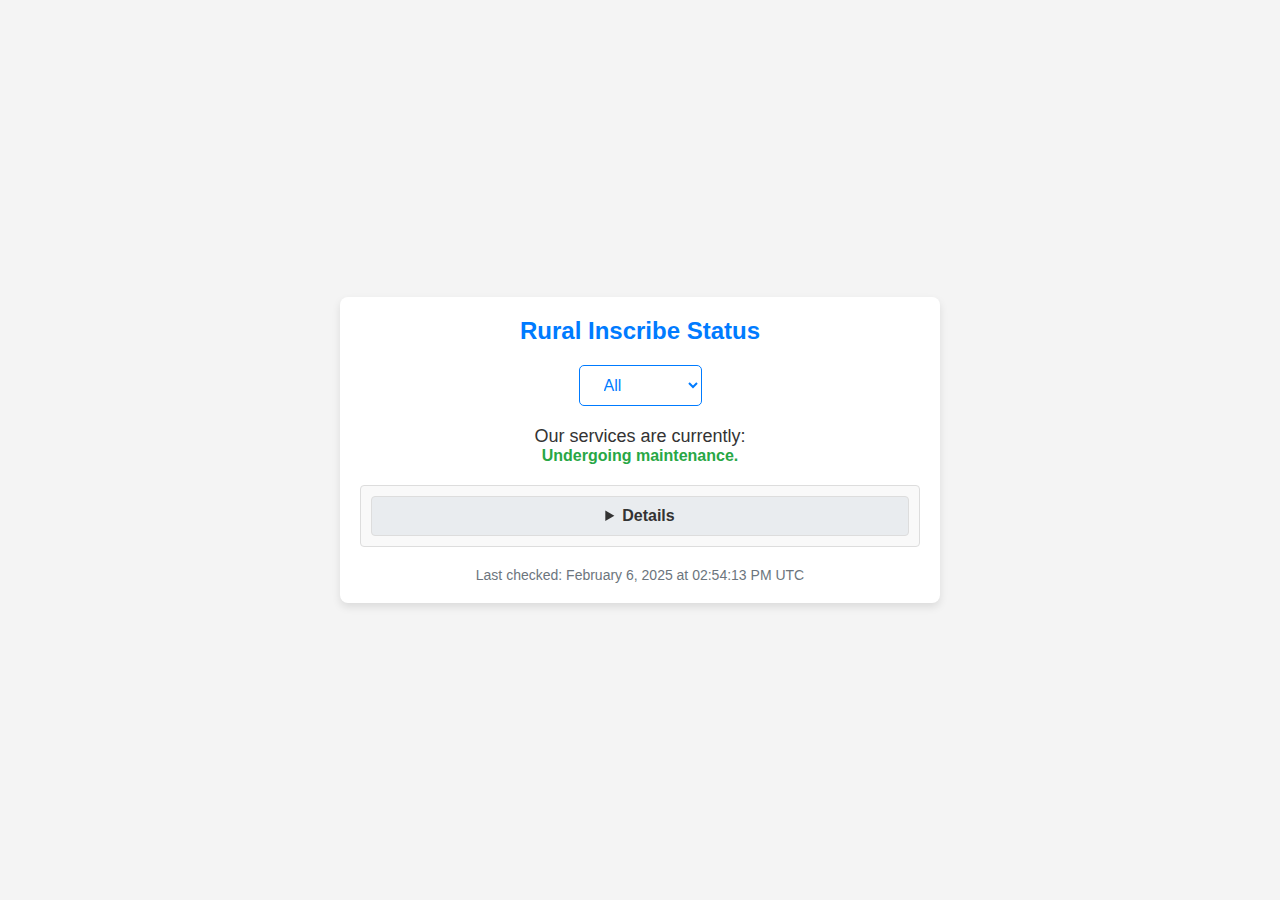
==== index.html @ a54489c2 "Update index.html" ====
<!DOCTYPE html>
<html lang="en">

<head>
    <meta charset="UTF-8">
    <meta property="og:site_name" content="Rural Inscribe Status">
    <meta name="viewport" content="width=device-width, initial-scale=1.0">
    <title>Rural Inscribe Status</title>
    <meta name="description" content="Rural Inscribe Status page">
    <meta property="og:url" content="https://status.ruralinscribe.net/">
    <meta property="og:type" content="website">
    <meta property="og:title" content="Rural Inscribe Status">
    <meta property="og:description" content="Rural Inscribe Status page">
    <meta property="og:image" content="https://ruralinscribe.net/hq-ri.net.png">
    <meta name="twitter:card" content="summary_large_image">
    <meta property="twitter:domain" content="status.ruralinscribe.net">
    <meta property="twitter:url" content="https://status.ruralinscribe.net/">
    <meta name="twitter:title" content="Rural Inscribe Status">
    <meta name="twitter:description" content="Rural Inscribe Status page">
    <meta name="twitter:image" content="https://ruralinscribe.net/hq-ri.net.png">
    <!-- Default to light mode -->
    <link id="theme-stylesheet" rel="stylesheet" href="styles.css">
    <script>
        // Detects the user's theme
        if (window.matchMedia && window.matchMedia('(prefers-color-scheme: dark)').matches) {
            document.getElementById('theme-stylesheet').setAttribute('href', 'dark-styles.css');
        }
    </script>
</head>
        <noscript>
        <div class="noscript-message">
            JavaScript is disabled in your browser. Some features may not work as expected.
        </div>
    </noscript>

<body>
    <div class="status-container">
        <h1>Rural Inscribe Status</h1>

        <div class="dropdown-container">
            <select id="service-dropdown" class="dropdown" onchange="updateStatus()">
                <option value="all">All</option>
                <option value="server1">Server 1</option>
                <option value="server2">Server 2</option>
            </select>
        </div>

        <div class="status-message" id="status-message">
            Our services are currently:
            <div class="status-indicator up" id="status-indicator">Undergoing maintenance.</div>
        </div>

        <details id="info-section" style="display:none;">
            <summary>Service Information</summary>
            <div class="details-content" id="info-content">
                <p>Service-specific information will appear here.</p>
            </div>
        </details>

        <details>
            <summary>Details</summary>
            <div class="details-content" id="details-content">
                <p>Everything is working as expected.</p>
            </div>
        </details>

        <div class="footer">
            Last checked: <span id="last-checked" data-time="2025-02-06T09:54:13-05:00" title="2025-02-06T22:50:12-05:00"></span>
        </div>
    </div>

    <script>
        const statusData = {
            all: {
                status: "Undergoing maintenance.",
                statusClass: "maintenance",
                details: "The service is undergoing scheduled or unscheduled maintenance."
            },
            server1: {
                status: "Undergoing maintenance.",
                statusClass: "maintenance",
                details: "The service is undergoing scheduled or unscheduled maintenance.",
                info: "Server 1 hosts Rural Inscribe itself. Rural Inscribe is not distributed."
            },
            server2: {
                status: "Undergoing maintenance.",
                statusClass: "maintenance",
                details: "The service is undergoing scheduled or unscheduled maintenance.",
                info: "Server 2 handles everything else that is not commonly associated with Rural Inscribe, as it is more powerful."
            }
        };

        function updateStatus() {
            const selectedService = document.getElementById("service-dropdown").value;
            const statusMessage = document.getElementById("status-message");
            const statusIndicator = document.getElementById("status-indicator");
            const detailsContent = document.getElementById("details-content");
            const infoSection = document.getElementById("info-section");
            const infoContent = document.getElementById("info-content");

            statusIndicator.textContent = statusData[selectedService].status;
            statusIndicator.className = `status-indicator ${statusData[selectedService].statusClass}`;

            detailsContent.innerHTML = `<p>${statusData[selectedService].details}</p>`;

            if (selectedService === "all") {
                infoSection.style.display = "none";
            } else {
                infoSection.style.display = "block";
                infoContent.innerHTML = `<p>${statusData[selectedService].info}</p>`;
            }
        }

        function formatDate(date) {
            const options = { year: 'numeric', month: 'long', day: 'numeric', hour: '2-digit', minute: '2-digit', second: '2-digit', timeZoneName: 'short' };
            return new Intl.DateTimeFormat('en-US', options).format(date);
        }

        function updateLastChecked() {
            const element = document.getElementById('last-checked');
            const timestamp = element.getAttribute('data-time');
            const date = new Date(timestamp);
            element.textContent = formatDate(date);
        }

        updateLastChecked();
    </script>
</body>

</html>
---- styles.css ----
* {
    margin: 0;
    padding: 0;
    box-sizing: border-box;
}

body {
    font-family: Arial, sans-serif;
    background-color: #f4f4f4;
    color: #333;
    display: flex;
    justify-content: center;
    align-items: center;
    height: 100vh;
}

.noscript-message {
    background-color: #007bff;
    color: #000;
    padding: 10px;
    text-align: left;
    font-weight: bold;
    position: fixed;
    top: 0;
    width: 100%;
    z-index: 1000;
}

.status-container {
    width: 80%;
    max-width: 600px;
    background: #fff;
    border-radius: 8px;
    box-shadow: 0 4px 8px rgba(0, 0, 0, 0.1);
    padding: 20px;
    text-align: center;
}

.status-container h1 {
    font-size: 24px;
    color: #007bff;
    margin-bottom: 20px;
}

.dropdown-container {
    margin: 20px auto;
    text-align: center;
}

.dropdown {
    padding: 10px 20px;
    font-size: 16px;
    border: 1px solid #007bff;
    border-radius: 5px;
    background-color: #fff;
    color: #007bff;
    cursor: pointer;
}

.status-message {
    font-size: 18px;
    margin-bottom: 20px;
}

.status-indicator {
    font-size: 16px;
    color: #28a745;
    font-weight: bold;
}


/* "up" - "The service is fully operational with no known issues" */
.status-indicator.up {
    color: #28a745; /* Green: Operational */
}

/* "half" - "The service is partially operational, or there are minor issues" */
.status-indicator.half {
    color: #ff9633; /* Orange: Degraded Service */
}

/* "down" - "The service is completely non-operational" */
.status-indicator.down {
    color: #dc3545; /* Red: Outage */
}

/* "maintenance" - "The service is undergoing scheduled or unscheduled maintenance" */
.status-indicator.maintenance {
    color: #ffc107; /* Yellow: Maintenance */
}

.footer {
    margin-top: 20px;
    font-size: 14px;
    color: #6c757d;
}

details {
    margin-top: 20px;
    background: #f9f9f9;
    border: 1px solid #ddd;
    border-radius: 4px;
    padding: 10px;
}

summary {
    cursor: pointer;
    font-weight: bold;
    background: #e9ecef;
    border: 1px solid #ddd;
    border-radius: 4px;
    padding: 10px;
}

details[open] summary {
    background: #d6d6d6;
}

.details-content {
    margin-top: 10px;
}
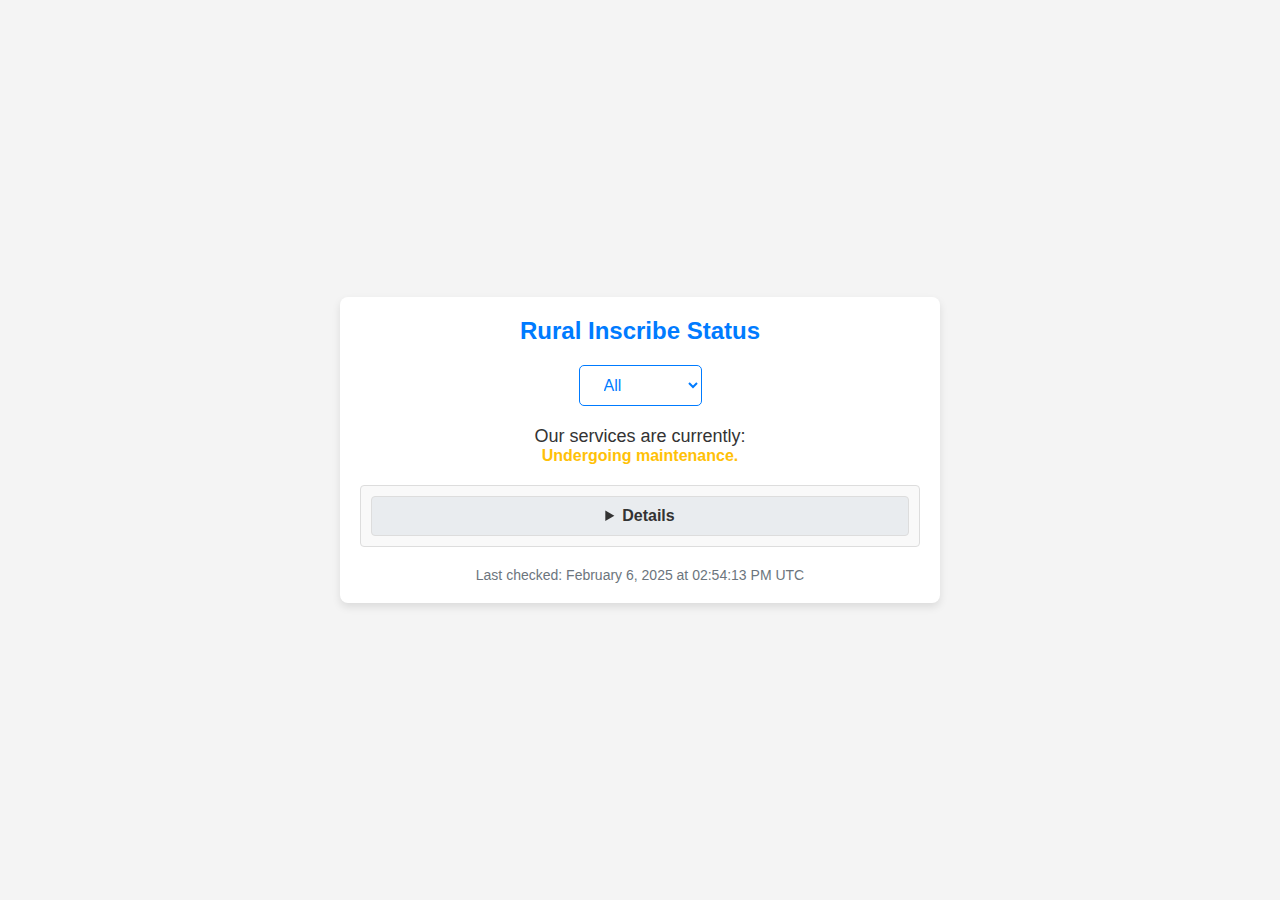
==== commit 0dfd99fd: "Update index.html" ====
--- a/index.html
+++ b/index.html
@@ -47,7 +47,7 @@
 
         <div class="status-message" id="status-message">
             Our services are currently:
-            <div class="status-indicator up" id="status-indicator">Undergoing maintenance.</div>
+            <div class="status-indicator maintenance" id="status-indicator">Undergoing maintenance.</div>
         </div>
 
         <details id="info-section" style="display:none;">
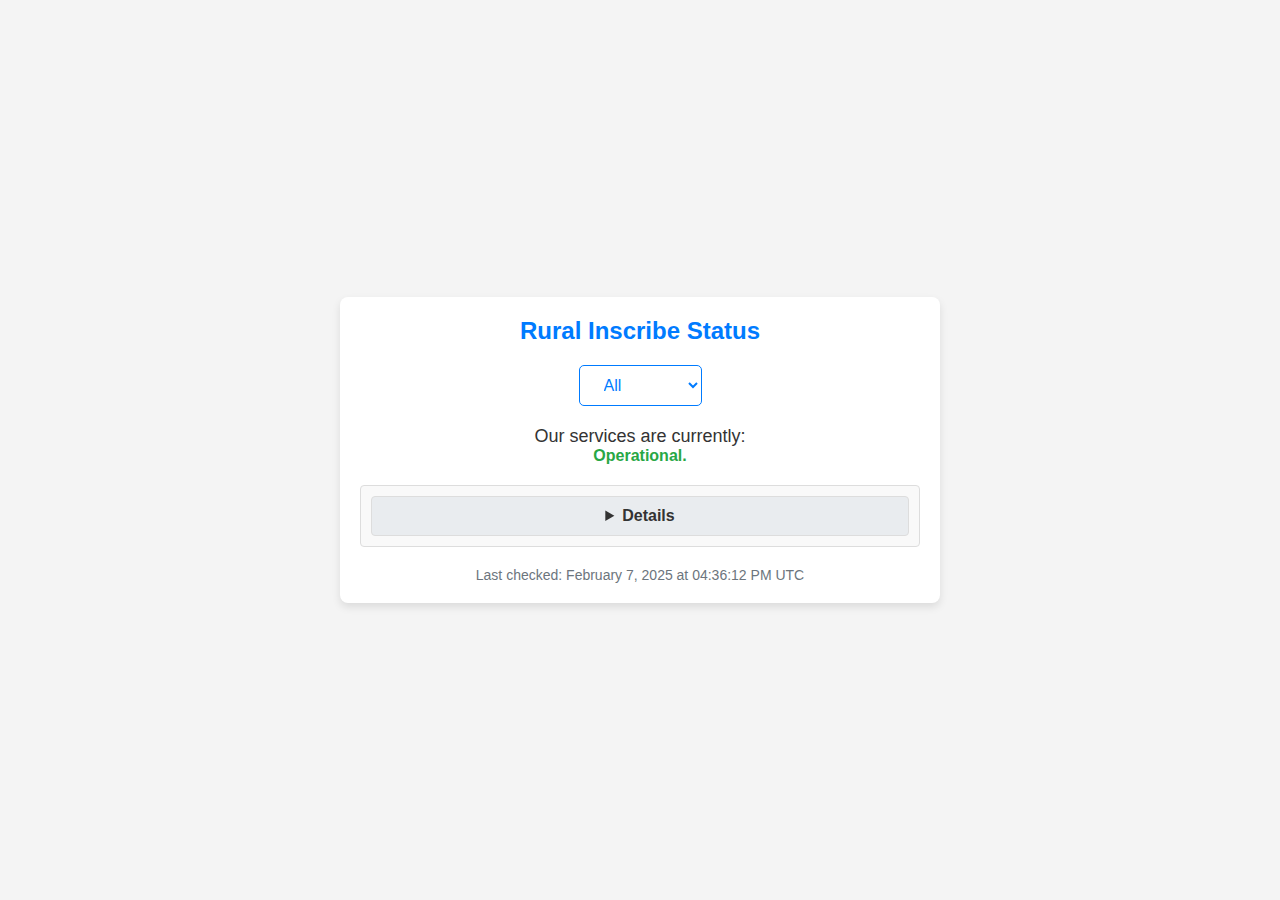
==== commit 6972ae1d: "Update index.html" ====
--- a/index.html
+++ b/index.html
@@ -18,10 +18,8 @@
     <meta name="twitter:title" content="Rural Inscribe Status">
     <meta name="twitter:description" content="Rural Inscribe Status page">
     <meta name="twitter:image" content="https://ruralinscribe.net/hq-ri.net.png">
-    <!-- Default to light mode -->
     <link id="theme-stylesheet" rel="stylesheet" href="styles.css">
     <script>
-        // Detects the user's theme
         if (window.matchMedia && window.matchMedia('(prefers-color-scheme: dark)').matches) {
             document.getElementById('theme-stylesheet').setAttribute('href', 'dark-styles.css');
         }
@@ -47,7 +45,7 @@
 
         <div class="status-message" id="status-message">
             Our services are currently:
-            <div class="status-indicator maintenance" id="status-indicator">Undergoing maintenance.</div>
+            <div class="status-indicator up" id="status-indicator">Operational.</div>
         </div>
 
         <details id="info-section" style="display:none;">
@@ -65,27 +63,27 @@
         </details>
 
         <div class="footer">
-            Last checked: <span id="last-checked" data-time="2025-02-06T09:54:13-05:00" title="2025-02-06T22:50:12-05:00"></span>
+            Last checked: <span id="last-checked" data-time="2025-02-07T11:36:12-05:00" title="2025-02-07T11:36:12-05:00"></span>
         </div>
     </div>
 
     <script>
         const statusData = {
             all: {
-                status: "Undergoing maintenance.",
-                statusClass: "maintenance",
-                details: "The service is undergoing scheduled or unscheduled maintenance."
+                status: "Operational.",
+                statusClass: "up",
+                details: "Everything is working as expected."
             },
             server1: {
-                status: "Undergoing maintenance.",
-                statusClass: "maintenance",
-                details: "The service is undergoing scheduled or unscheduled maintenance.",
+                status: "Operational.",
+                statusClass: "up",
+                details: "Server 1 is working as expected.",
                 info: "Server 1 hosts Rural Inscribe itself. Rural Inscribe is not distributed."
             },
             server2: {
-                status: "Undergoing maintenance.",
-                statusClass: "maintenance",
-                details: "The service is undergoing scheduled or unscheduled maintenance.",
+                status: "Operational.",
+                statusClass: "up",
+                details: "Server 2 is working as expected.",
                 info: "Server 2 handles everything else that is not commonly associated with Rural Inscribe, as it is more powerful."
             }
         };
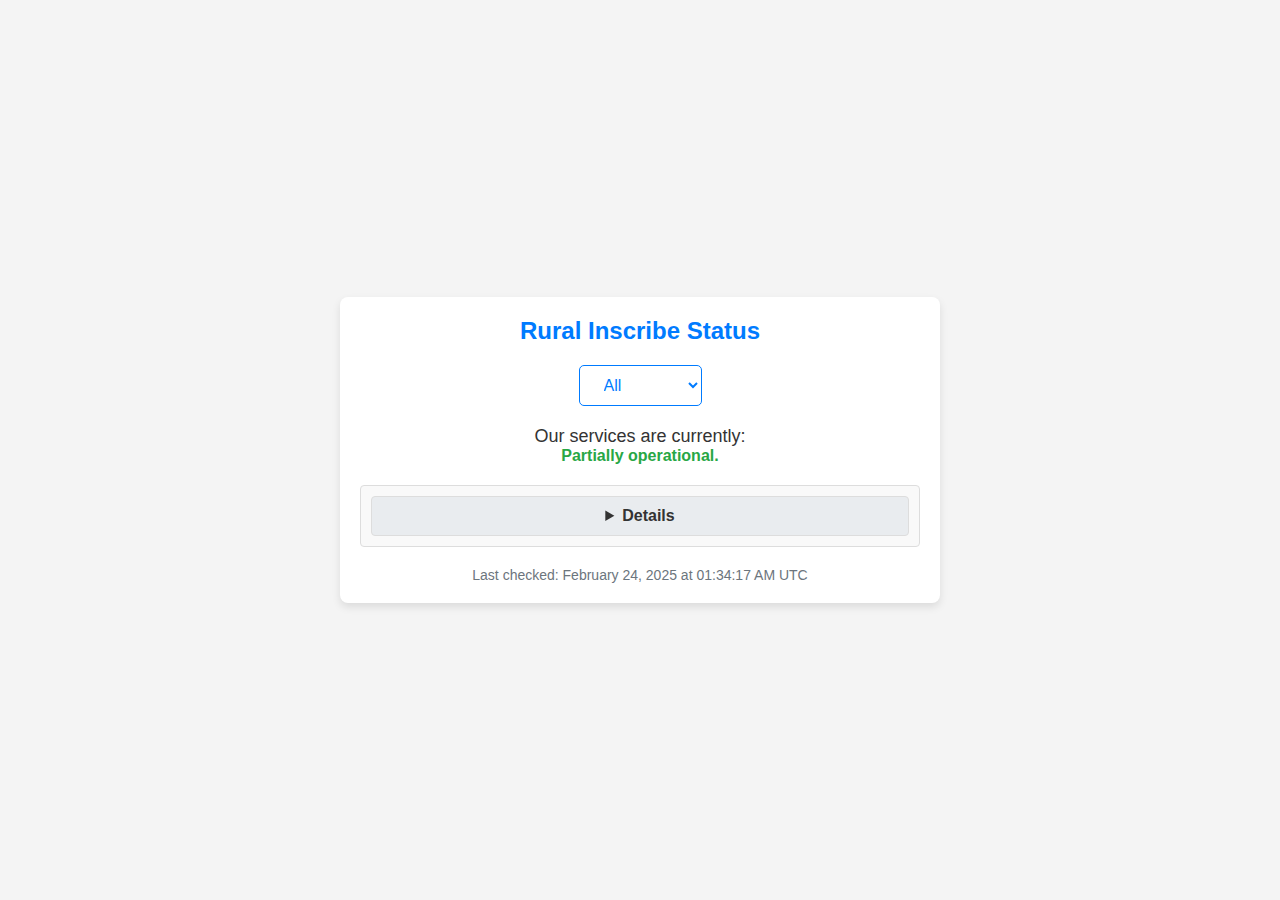
==== commit bf688e1a: "Update index.html" ====
--- a/index.html
+++ b/index.html
@@ -45,7 +45,7 @@
 
         <div class="status-message" id="status-message">
             Our services are currently:
-            <div class="status-indicator up" id="status-indicator">Operational.</div>
+            <div class="status-indicator up" id="status-indicator">Partially operational.</div>
         </div>
 
         <details id="info-section" style="display:none;">
@@ -58,26 +58,26 @@
         <details>
             <summary>Details</summary>
             <div class="details-content" id="details-content">
-                <p>Everything is working as expected.</p>
+                <p>Read server 1.</p>
             </div>
         </details>
 
         <div class="footer">
-            Last checked: <span id="last-checked" data-time="2025-02-07T11:36:12-05:00" title="2025-02-07T11:36:12-05:00"></span>
+            Last checked: <span id="last-checked" data-time="2025-02-23T20:34:17-05:00" title="2025-02-23T20:34:17-05:00"></span>
         </div>
     </div>
 
     <script>
         const statusData = {
             all: {
-                status: "Operational.",
-                statusClass: "up",
-                details: "Everything is working as expected."
+                status: "Partially operational.",
+                statusClass: "half",
+                details: "Read server 1."
             },
             server1: {
-                status: "Operational.",
-                statusClass: "up",
-                details: "Server 1 is working as expected.",
+                status: "Maintenance.",
+                statusClass: "maintenance",
+                details: "Invalid SSL certificate; ~1 hour.",
                 info: "Server 1 hosts Rural Inscribe itself. Rural Inscribe is not distributed."
             },
             server2: {
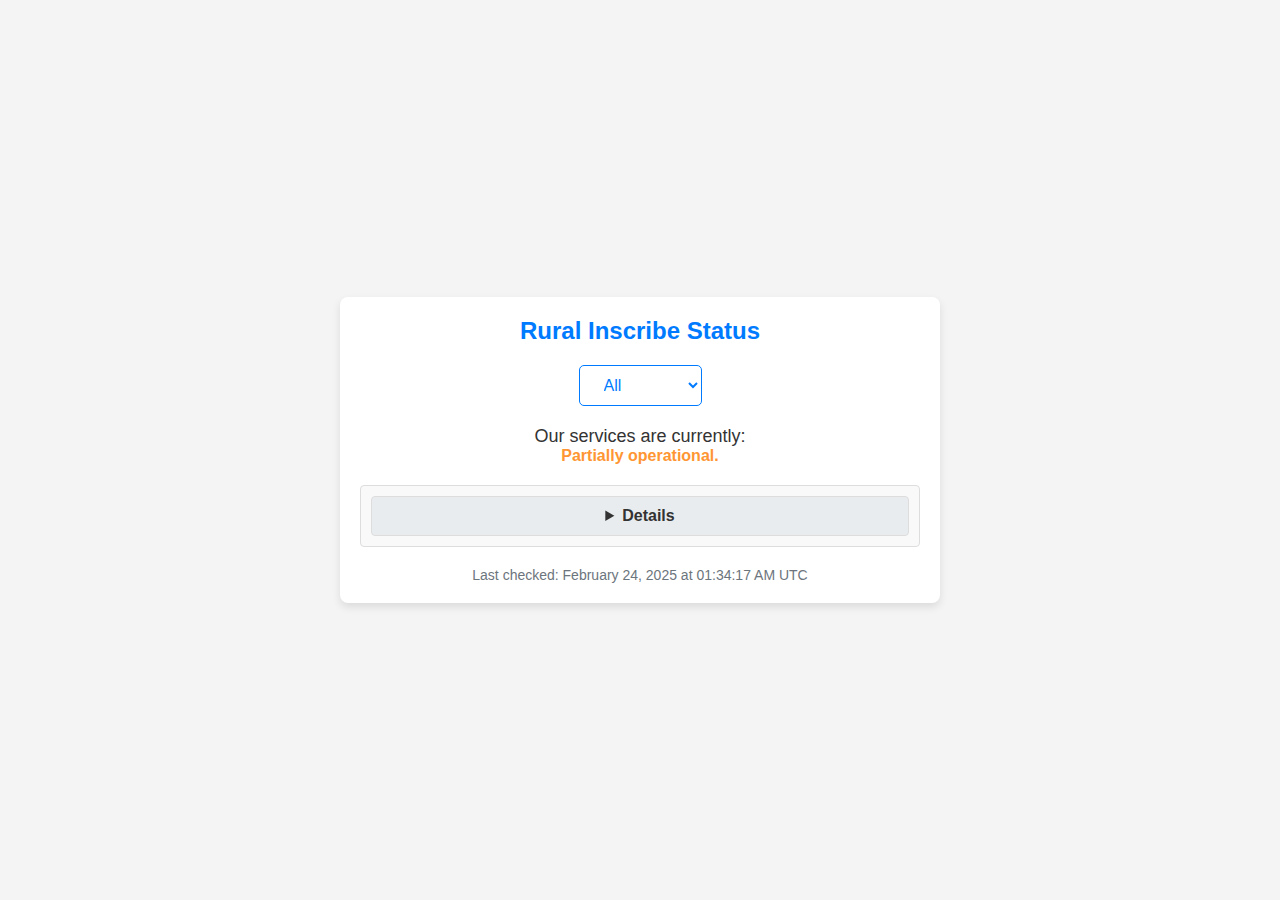
==== commit 7b6fc0ad: "Update index.html" ====
--- a/index.html
+++ b/index.html
@@ -45,7 +45,7 @@
 
         <div class="status-message" id="status-message">
             Our services are currently:
-            <div class="status-indicator up" id="status-indicator">Partially operational.</div>
+            <div class="status-indicator half" id="status-indicator">Partially operational.</div>
         </div>
 
         <details id="info-section" style="display:none;">
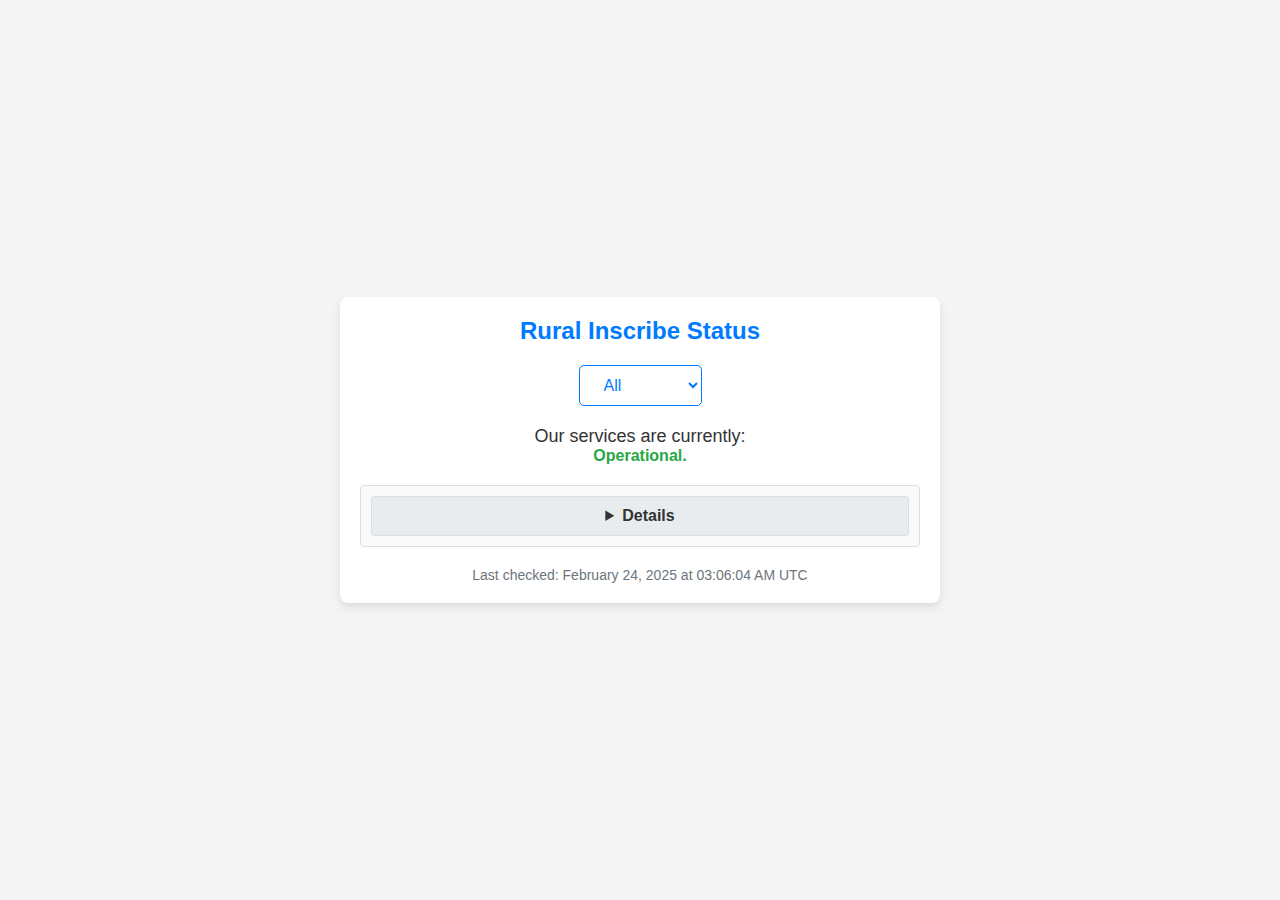
==== commit 76c8b8ed: "Update index.html" ====
--- a/index.html
+++ b/index.html
@@ -45,7 +45,7 @@
 
         <div class="status-message" id="status-message">
             Our services are currently:
-            <div class="status-indicator half" id="status-indicator">Partially operational.</div>
+            <div class="status-indicator up" id="status-indicator">Operational.</div>
         </div>
 
         <details id="info-section" style="display:none;">
@@ -58,26 +58,26 @@
         <details>
             <summary>Details</summary>
             <div class="details-content" id="details-content">
-                <p>Read server 1.</p>
+                <p>Everything is working as expected.</p>
             </div>
         </details>
 
         <div class="footer">
-            Last checked: <span id="last-checked" data-time="2025-02-23T20:34:17-05:00" title="2025-02-23T20:34:17-05:00"></span>
+            Last checked: <span id="last-checked" data-time="2025-02-23T22:06:04-05:00" title="2025-02-23T22:06:04-05:00"></span>
         </div>
     </div>
 
     <script>
         const statusData = {
             all: {
-                status: "Partially operational.",
-                statusClass: "half",
-                details: "Read server 1."
+                status: "Operational.",
+                statusClass: "up",
+                details: "Everything is working as expected."
             },
             server1: {
-                status: "Maintenance.",
-                statusClass: "maintenance",
-                details: "Invalid SSL certificate; ~1 hour.",
+                status: "Operational.",
+                statusClass: "up",
+                details: "Server 1 is working as expected.",
                 info: "Server 1 hosts Rural Inscribe itself. Rural Inscribe is not distributed."
             },
             server2: {
